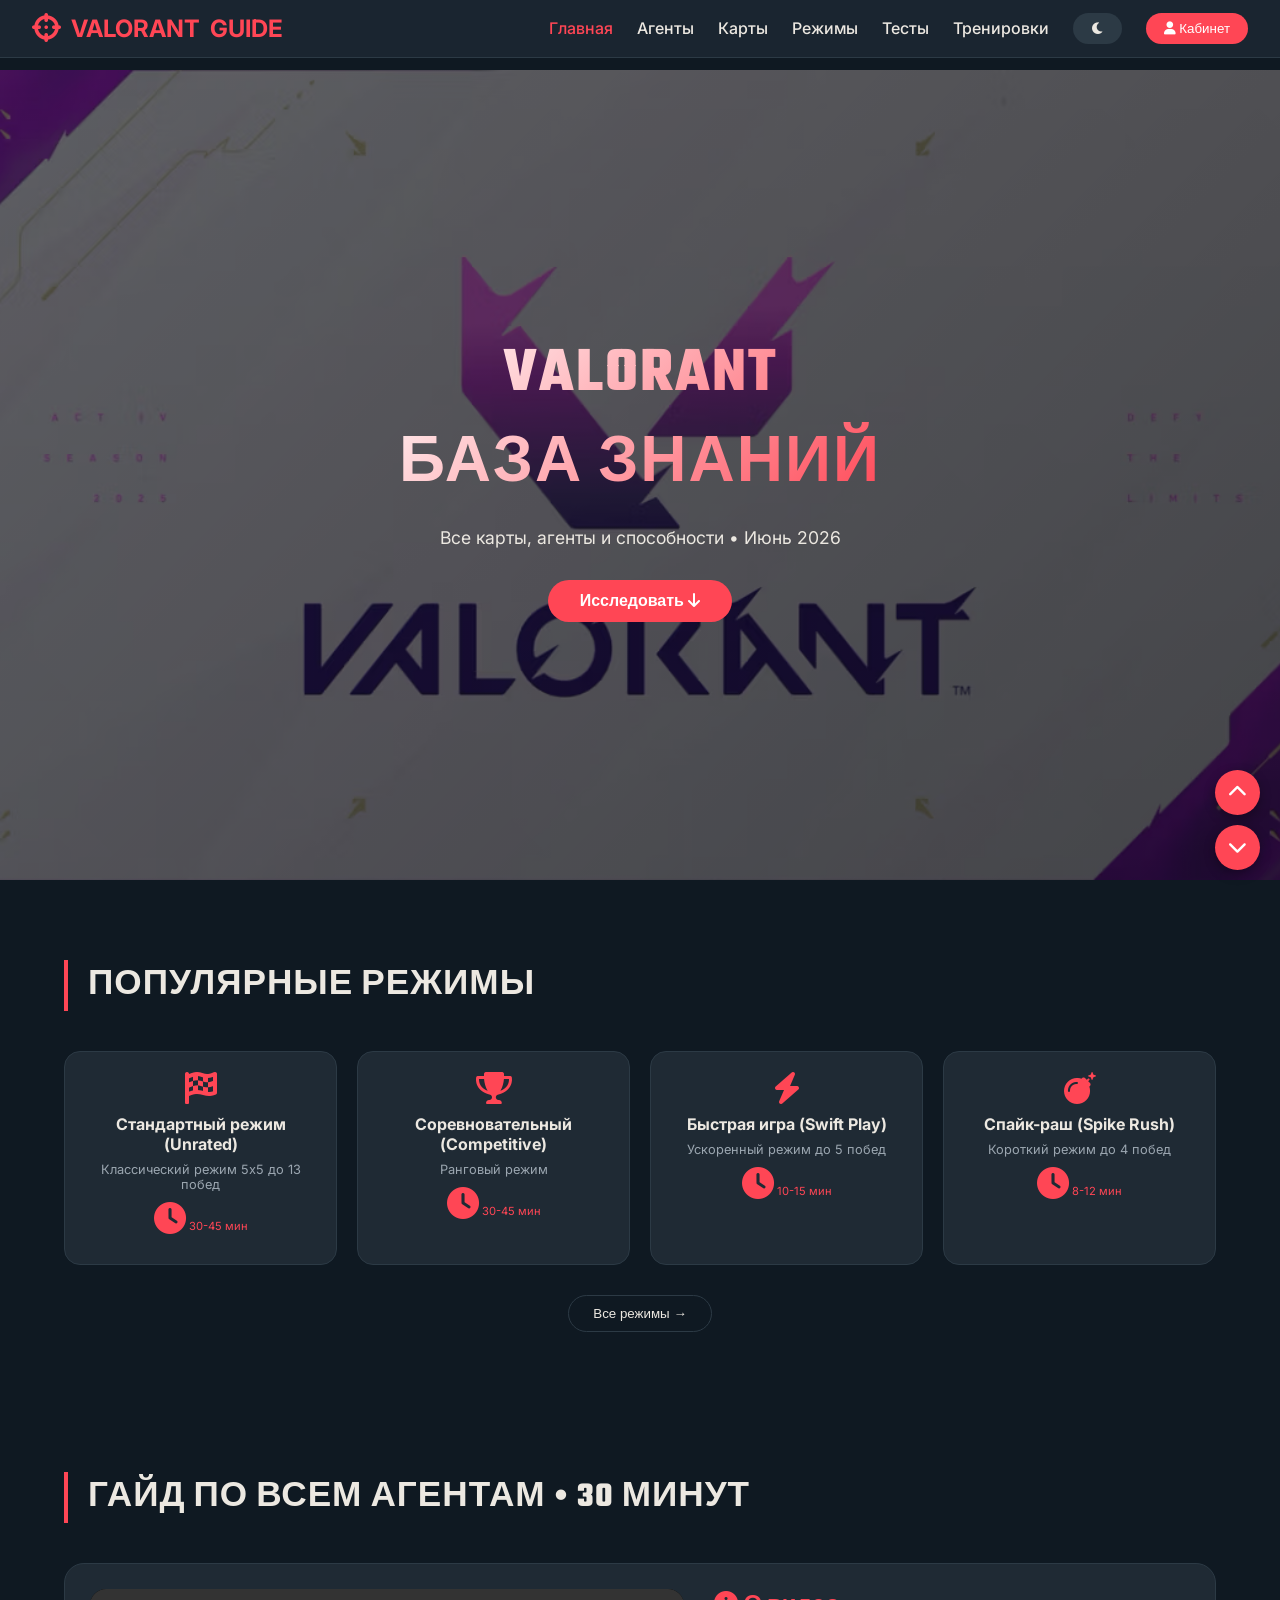
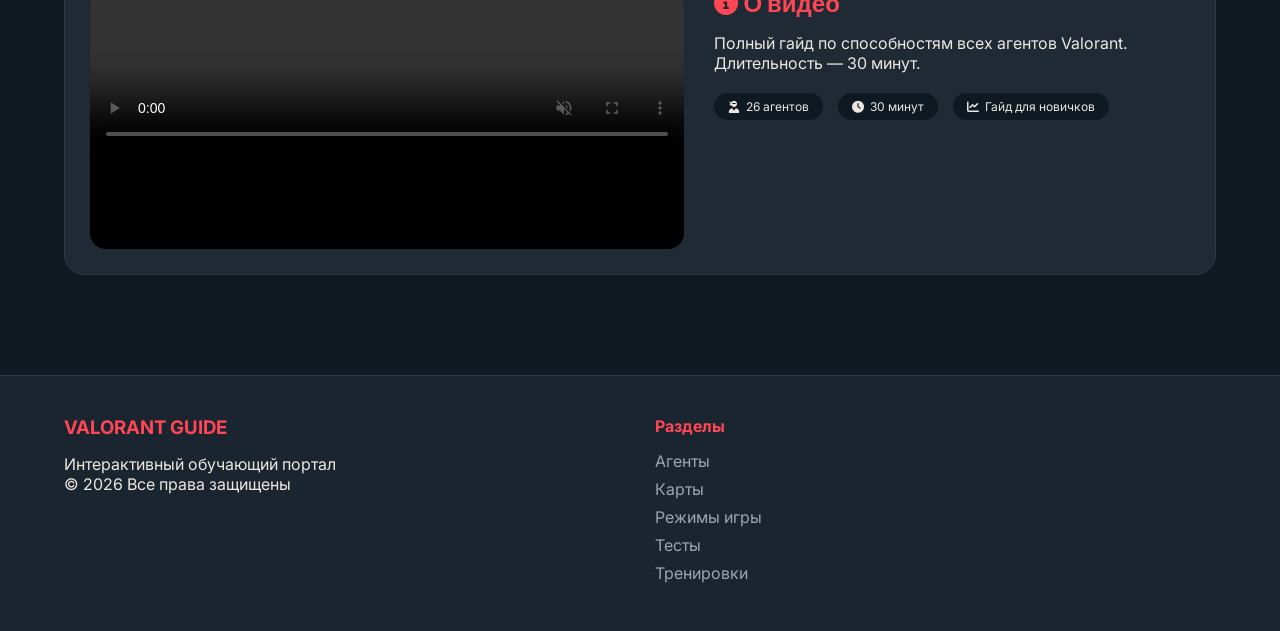
==== index.html @ fd9dd31f "Add files via upload" ====
<!DOCTYPE html>
<html lang="ru">
<head>
    <meta charset="UTF-8">
    <meta name="viewport" content="width=device-width, initial-scale=1.0, user-scalable=yes">
    <title>VALORANT Database | Июнь 2026</title>
    <link href="https://fonts.googleapis.com/css2?family=Inter:opsz,wght@14..32,300;400;500;600;700;800&display=swap" rel="stylesheet">
    <link href="https://fonts.googleapis.com/css2?family=Teko:wght@400;500;600;700&display=swap" rel="stylesheet">
    <link rel="stylesheet" href="https://cdnjs.cloudflare.com/ajax/libs/font-awesome/6.0.0-beta3/css/all.min.css">
    <link rel="stylesheet" href="style.css">
</head>
<body>

<nav class="navbar">
    <div class="logo" id="logoHome">
        <i class="fas fa-crosshairs"></i>
        <span>VALORANT</span><span style="color:#ff4655">GUIDE</span>
    </div>
    <div class="nav-links">
        <a href="index.html" class="active">Главная</a>
        <a href="agents.html">Агенты</a>
        <a href="maps.html">Карты</a>
        <a href="modes.html">Режимы</a>
        <a href="tests.html">Тесты</a>
        <a href="training.html">Тренировки</a>
        <button class="theme-toggle" id="themeToggle"><i class="fas fa-moon"></i></button>
        <button class="auth-btn" id="cabinetBtn"><i class="fas fa-user"></i> Кабинет</button>
    </div>
</nav>

<section class="hero">
    <div class="hero-content">
        <h1>VALORANT<br>БАЗА ЗНАНИЙ</h1>
        <p>Все карты, агенты и способности • Июнь 2026</p>
        <button class="cta-btn" onclick="window.location.href='agents.html'">Исследовать <i class="fas fa-arrow-down"></i></button>
    </div>
</section>

<section class="section">
    <h2 class="section-title">ПОПУЛЯРНЫЕ РЕЖИМЫ</h2>
    <div class="modes-preview" id="modesPreview"></div>
    <div style="text-align: center; margin-top: 30px;">
        <button class="btn-outline" onclick="window.location.href='modes.html'">Все режимы →</button>
    </div>
</section>

<section class="section">
    <h2 class="section-title">ГАЙД ПО ВСЕМ АГЕНТАМ • 30 МИНУТ</h2>
    <div class="guide-container">
        <div class="video-wrapper">
            <video controls muted class="guide-video">
                <source src="videos/valorant-abilities-guide.mp4" type="video/mp4">
                Ваш браузер не поддерживает видео
            </video>
        </div>
        <div class="guide-info">
            <h3><i class="fas fa-info-circle"></i> О видео</h3>
            <p>Полный гайд по способностям всех агентов Valorant. Длительность — 30 минут.</p>
            <div class="guide-stats">
                <div class="stat"><i class="fas fa-user-ninja"></i> 26 агентов</div>
                <div class="stat"><i class="fas fa-clock"></i> 30 минут</div>
                <div class="stat"><i class="fas fa-chart-line"></i> Гайд для новичков</div>
            </div>
        </div>
    </div>
</section>

<div class="scroll-buttons">
    <button id="scrollUp" class="scroll-btn"><i class="fas fa-chevron-up"></i></button>
    <button id="scrollDown" class="scroll-btn"><i class="fas fa-chevron-down"></i></button>
</div>

<footer>
    <div class="footer-content">
        <div class="footer-col">
            <h3>VALORANT GUIDE</h3>
            <p>Интерактивный обучающий портал</p>
            <p>© 2026 Все права защищены</p>
        </div>
        <div class="footer-col">
            <h4>Разделы</h4>
            <a href="agents.html">Агенты</a>
            <a href="maps.html">Карты</a>
            <a href="modes.html">Режимы игры</a>
            <a href="tests.html">Тесты</a>
            <a href="training.html">Тренировки</a>
        </div>
    </div>
</footer>

<script src="script.js"></script>
</body>
</html>
---- style.css ----
:root {
    --bg-primary: #0f1922;
    --bg-secondary: #1a2530;
    --text-primary: #ece8e1;
    --text-secondary: #9ba6b0;
    --accent: #ff4655;
    --card-bg: #1f2a34;
    --border: #2c3a45;
    --role-duelist: #e74c3c;
    --role-controller: #3498db;
    --role-initiator: #2ecc71;
    --role-sentinel: #f1c40f;
}

body.light {
    --bg-primary: #f0f2f5;
    --bg-secondary: #ffffff;
    --text-primary: #1f2a3e;
    --text-secondary: #4a5568;
    --card-bg: #ffffff;
    --border: #e2e8f0;
}

* {
    margin: 0;
    padding: 0;
    box-sizing: border-box;
    transition: background-color 0.25s ease, color 0.2s ease, border-color 0.2s ease;
}

body {
    font-family: 'Inter', sans-serif;
    background: var(--bg-primary);
    color: var(--text-primary);
    scroll-behavior: smooth;
}

.navbar {
    position: fixed;
    top: 0;
    width: 100%;
    background: var(--bg-secondary);
    backdrop-filter: blur(12px);
    border-bottom: 1px solid var(--border);
    z-index: 1000;
    padding: 0.8rem 2rem;
    display: flex;
    justify-content: space-between;
    align-items: center;
    flex-wrap: wrap;
}

.logo {
    display: flex;
    align-items: center;
    gap: 10px;
    font-size: 1.5rem;
    font-weight: 700;
    cursor: pointer;
    color: var(--accent);
}

.logo i {
    font-size: 1.8rem;
}

.nav-links {
    display: flex;
    gap: 1.5rem;
    align-items: center;
    flex-wrap: wrap;
}

.nav-links a {
    color: var(--text-primary);
    text-decoration: none;
    font-weight: 500;
    transition: 0.2s;
    cursor: pointer;
}

.nav-links a:hover,
.nav-links a.active {
    color: var(--accent);
}

.theme-toggle,
.auth-btn {
    background: var(--border);
    border: none;
    padding: 8px 18px;
    border-radius: 30px;
    cursor: pointer;
    font-weight: 500;
    color: var(--text-primary);
    transition: all 0.2s;
}

.theme-toggle:hover,
.auth-btn:hover {
    background: var(--accent);
    color: white;
    transform: translateY(-2px);
}

.auth-btn {
    background: var(--accent);
    color: white;
}

.hero {
    height: 90vh;
    background: linear-gradient(135deg, rgba(0, 0, 0, 0.6), rgba(0, 0, 0, 0.7)), url('images/hero-bg.jpg');
    background-size: cover;
    background-position: center;
    background-repeat: no-repeat;
    display: flex;
    align-items: center;
    justify-content: center;
    text-align: center;
    margin-top: 70px;
    position: relative;
}

.hero-content h1 {
    font-family: 'Teko', sans-serif;
    font-size: 4rem;
    letter-spacing: 2px;
    background: linear-gradient(135deg, #fff, var(--accent));
    -webkit-background-clip: text;
    background-clip: text;
    color: transparent;
    margin-bottom: 1rem;
}

.hero-content p {
    font-size: 1.1rem;
    margin-bottom: 2rem;
    color: var(--text-primary);
}

.cta-btn {
    background: var(--accent);
    border: none;
    padding: 12px 32px;
    font-size: 1rem;
    font-weight: 600;
    border-radius: 40px;
    cursor: pointer;
    color: white;
    transition: all 0.2s;
}

.cta-btn:hover {
    transform: scale(1.05);
    box-shadow: 0 5px 20px rgba(255, 70, 85, 0.3);
}

.section {
    padding: 80px 5% 60px;
}

.section-title {
    font-family: 'Teko', sans-serif;
    font-size: 2.2rem;
    letter-spacing: 1px;
    margin-bottom: 40px;
    border-left: 4px solid var(--accent);
    padding-left: 20px;
}

.agents-grid,
.maps-grid {
    display: grid;
    grid-template-columns: repeat(auto-fill, minmax(280px, 1fr));
    gap: 25px;
}

.agent-card,
.map-card {
    background: var(--card-bg);
    border-radius: 16px;
    overflow: hidden;
    border: 1px solid var(--border);
    cursor: pointer;
    transition: all 0.3s ease;
}

.agent-card:hover,
.map-card:hover {
    transform: translateY(-5px);
    border-color: var(--accent);
    box-shadow: 0 10px 25px rgba(0, 0, 0, 0.2);
}

.agent-info,
.map-info {
    padding: 20px;
}

.agent-name {
    font-family: 'Teko', sans-serif;
    font-size: 1.5rem;
    font-weight: 600;
}

.role-badge {
    display: inline-block;
    padding: 4px 12px;
    border-radius: 30px;
    font-size: 0.7rem;
    font-weight: 600;
    margin-top: 8px;
}

.role-duelist {
    background: var(--role-duelist);
    color: white;
}

.role-controller {
    background: var(--role-controller);
    color: white;
}

.role-initiator {
    background: var(--role-initiator);
    color: white;
}

.role-sentinel {
    background: var(--role-sentinel);
    color: black;
}

.filters {
    display: flex;
    justify-content: center;
    gap: 15px;
    flex-wrap: wrap;
    margin: 20px 0;
}

.filter {
    background: var(--border);
    border: none;
    padding: 8px 20px;
    border-radius: 30px;
    color: var(--text-primary);
    cursor: pointer;
    transition: all 0.2s;
}

.filter.active,
.filter:hover {
    background: var(--accent);
    color: white;
}

.page-header {
    text-align: center;
    padding: 120px 20px 60px;
    background: linear-gradient(135deg, var(--bg-secondary), var(--bg-primary));
}

.page-header h1 {
    font-family: 'Teko', sans-serif;
    font-size: 3rem;
    color: var(--accent);
    margin-bottom: 10px;
}

.page-header p {
    color: var(--text-secondary);
    font-size: 1.1rem;
}

.abilities-container {
    background: var(--card-bg);
    border-radius: 20px;
    padding: 30px;
    margin-top: 20px;
    border: 1px solid var(--border);
}

.abilities-placeholder {
    text-align: center;
    padding: 50px 20px;
    color: var(--text-secondary);
}

.abilities-placeholder i {
    font-size: 3rem;
    color: var(--accent);
    margin-bottom: 15px;
}

.abilities-header {
    display: flex;
    align-items: center;
    gap: 20px;
    margin-bottom: 25px;
    flex-wrap: wrap;
    border-bottom: 2px solid var(--accent);
    padding-bottom: 20px;
}

.abilities-agent-icon {
    width: 60px;
    height: 60px;
    background: linear-gradient(135deg, var(--accent), #ff6b7a);
    border-radius: 50%;
    display: flex;
    align-items: center;
    justify-content: center;
    font-size: 1.8rem;
}

.abilities-agent-title h2 {
    font-family: 'Teko', sans-serif;
    font-size: 1.8rem;
}

.abilities-grid {
    display: grid;
    grid-template-columns: repeat(auto-fit, minmax(220px, 1fr));
    gap: 15px;
    margin: 25px 0;
}

.ability-card {
    background: var(--bg-primary);
    border-radius: 14px;
    padding: 15px;
    text-align: center;
    border: 1px solid var(--border);
    transition: all 0.2s;
}

.ability-card:hover {
    transform: translateY(-3px);
    border-color: var(--accent);
}

.ability-icon {
    font-size: 1.8rem;
    color: var(--accent);
    margin-bottom: 10px;
}

.ability-name {
    font-weight: 700;
    font-size: 1rem;
    margin-bottom: 5px;
}

.ability-desc {
    font-size: 0.75rem;
    color: var(--text-secondary);
}

.ability-stats {
    font-size: 0.7rem;
    margin-top: 8px;
    color: var(--accent);
}

.lore-expanded {
    background: var(--bg-primary);
    border-radius: 14px;
    padding: 20px;
    margin-top: 20px;
    border-left: 3px solid var(--accent);
}

.lore-details {
    display: flex;
    gap: 15px;
    flex-wrap: wrap;
    margin: 15px 0;
}

.lore-detail-item {
    display: flex;
    align-items: center;
    gap: 8px;
    font-size: 0.8rem;
}

.lore-detail-item i {
    color: var(--accent);
}

.btn-lore {
    background: var(--accent);
    border: none;
    padding: 10px 20px;
    border-radius: 30px;
    color: white;
    font-weight: 600;
    cursor: pointer;
    margin-top: 15px;
}

.map-detail-container {
    background: var(--card-bg);
    border-radius: 20px;
    padding: 30px;
    border: 1px solid var(--border);
}

.map-detail-placeholder {
    text-align: center;
    padding: 50px 20px;
    color: var(--text-secondary);
}

.map-detail-placeholder i {
    font-size: 3rem;
    color: var(--accent);
    margin-bottom: 15px;
}

.map-detail-content {
    display: grid;
    grid-template-columns: 1fr 1fr;
    gap: 30px;
}

.map-screenshot {
    background: var(--bg-primary);
    border-radius: 16px;
    min-height: 200px;
    display: flex;
    align-items: center;
    justify-content: center;
    border: 1px solid var(--border);
}

.map-detail-text h3 {
    font-family: 'Teko', sans-serif;
    font-size: 1.8rem;
    margin-bottom: 10px;
    color: var(--accent);
}

.map-mode {
    display: inline-block;
    padding: 4px 12px;
    background: var(--accent);
    border-radius: 20px;
    font-size: 0.75rem;
    margin-bottom: 15px;
}

.map-positions {
    background: var(--bg-primary);
    padding: 15px;
    border-radius: 12px;
    margin: 15px 0;
}

.map-positions ul {
    list-style: none;
    display: flex;
    flex-wrap: wrap;
    gap: 8px;
    margin-top: 10px;
}

.map-positions li {
    background: var(--border);
    padding: 5px 12px;
    border-radius: 20px;
    font-size: 0.75rem;
}

.btn-to-maps {
    background: var(--accent);
    border: none;
    padding: 10px 24px;
    border-radius: 30px;
    color: white;
    font-weight: 600;
    cursor: pointer;
    margin-top: 20px;
    transition: all 0.2s;
}

.btn-to-maps:hover {
    transform: scale(1.02);
}

.guide-container {
    display: grid;
    grid-template-columns: 1fr 0.8fr;
    gap: 30px;
    background: var(--card-bg);
    border-radius: 20px;
    padding: 25px;
    border: 1px solid var(--border);
}

.video-wrapper {
    position: relative;
    overflow: hidden;
    border-radius: 16px;
    background: #000;
    height: 260px;
}

.guide-video {
    width: 100%;
    display: block;
    position: relative;
    top: -130px;
    object-fit: cover;
    pointer-events: auto;
}

.guide-info h3 {
    font-family: 'Teko', sans-serif;
    font-size: 1.5rem;
    margin-bottom: 10px;
    color: var(--accent);
}

.guide-stats {
    display: flex;
    gap: 15px;
    flex-wrap: wrap;
    margin-top: 20px;
}

.stat {
    background: var(--bg-primary);
    padding: 6px 14px;
    border-radius: 30px;
    font-size: 0.75rem;
    display: flex;
    align-items: center;
    gap: 6px;
}

.scroll-buttons {
    position: fixed;
    bottom: 30px;
    right: 20px;
    display: flex;
    flex-direction: column;
    gap: 10px;
    z-index: 99;
}

.scroll-btn {
    background: var(--accent);
    border: none;
    width: 45px;
    height: 45px;
    border-radius: 50%;
    cursor: pointer;
    font-size: 1.2rem;
    box-shadow: 0 4px 12px rgba(0, 0, 0, 0.3);
    color: white;
    transition: all 0.2s;
}

.scroll-btn:hover {
    transform: scale(1.1);
}

.modal {
    display: none;
    position: fixed;
    top: 0;
    left: 0;
    width: 100%;
    height: 100%;
    background: rgba(0, 0, 0, 0.8);
    z-index: 2000;
    justify-content: center;
    align-items: center;
}

.modal-content {
    background: var(--card-bg);
    padding: 25px;
    border-radius: 20px;
    max-width: 500px;
    width: 90%;
    border: 1px solid var(--border);
}

.modal-large {
    max-width: 900px;
    width: 90%;
}

.close-modal {
    float: right;
    font-size: 24px;
    cursor: pointer;
    color: var(--text-secondary);
}

.close-modal:hover {
    color: var(--accent);
}

.lore-full {
    line-height: 1.6;
}

.lore-full h2 {
    color: var(--accent);
    margin-bottom: 15px;
}

.lore-full h3 {
    color: var(--accent);
    margin: 15px 0 10px;
}

.lore-full ul {
    margin-left: 20px;
    margin-bottom: 15px;
}

.modes-container {
    display: grid;
    grid-template-columns: repeat(auto-fill, minmax(320px, 1fr));
    gap: 20px;
    padding: 0 5% 60px;
}

.mode-card {
    background: var(--card-bg);
    border-radius: 16px;
    border: 1px solid var(--border);
    overflow: hidden;
}

.mode-icon {
    background: linear-gradient(135deg, var(--accent), #ff6b7a);
    padding: 20px;
    text-align: center;
    font-size: 2rem;
}

.mode-info {
    padding: 20px;
}

.mode-info h3 {
    margin-bottom: 10px;
}

.mode-desc {
    color: var(--text-secondary);
    font-size: 0.85rem;
    margin: 10px 0;
}

.mode-stats {
    display: flex;
    gap: 15px;
    margin: 10px 0;
    font-size: 0.75rem;
    color: var(--accent);
}

.mode-details {
    margin-top: 12px;
    padding-top: 12px;
    border-top: 1px solid var(--border);
    font-size: 0.8rem;
}

.mode-preview-card {
    background: var(--card-bg);
    border-radius: 16px;
    padding: 20px;
    text-align: center;
    border: 1px solid var(--border);
    cursor: pointer;
    transition: all 0.3s;
}

.mode-preview-card:hover {
    transform: translateY(-3px);
    border-color: var(--accent);
}

.mode-preview-card i {
    font-size: 2rem;
    color: var(--accent);
    margin-bottom: 10px;
}

.mode-preview-card h4 {
    margin-bottom: 8px;
}

.mode-preview-card p {
    font-size: 0.8rem;
    color: var(--text-secondary);
}

.mode-time {
    font-size: 0.7rem;
    color: var(--accent);
    margin-top: 10px;
    display: inline-block;
}

.modes-preview {
    display: grid;
    grid-template-columns: repeat(auto-fill, minmax(260px, 1fr));
    gap: 20px;
}

.tests-container {
    display: grid;
    grid-template-columns: repeat(auto-fill, minmax(280px, 1fr));
    gap: 20px;
    padding: 0 5% 60px;
}

.test-card {
    background: var(--card-bg);
    border-radius: 16px;
    padding: 25px;
    text-align: center;
    border: 1px solid var(--border);
    cursor: pointer;
}

.test-card:hover {
    transform: translateY(-3px);
    border-color: var(--accent);
}

.test-icon {
    font-size: 2.5rem;
    color: var(--accent);
    margin-bottom: 15px;
}

.test-stats {
    font-size: 0.75rem;
    color: var(--text-secondary);
    margin: 10px 0;
}

.btn-primary {
    background: var(--accent);
    border: none;
    padding: 12px 24px;
    border-radius: 40px;
    color: white;
    font-weight: 600;
    cursor: pointer;
    transition: all 0.2s;
}

.btn-primary:hover {
    transform: scale(1.02);
}

.btn-outline {
    background: transparent;
    border: 1px solid var(--border);
    padding: 10px 24px;
    border-radius: 40px;
    cursor: pointer;
    color: var(--text-primary);
    transition: all 0.2s;
}

.btn-outline:hover {
    border-color: var(--accent);
    color: var(--accent);
}

.abilities-section {
    padding: 0 5% 60px;
}

.btn-map-detail,
.btn-map-overview {
    background: var(--accent);
    border: none;
    padding: 6px 12px;
    border-radius: 20px;
    color: white;
    font-weight: 500;
    cursor: pointer;
    font-size: 0.7rem;
    transition: all 0.2s;
}

.btn-map-overview {
    background: var(--border);
    color: var(--text-primary);
}

.btn-map-detail:hover,
.btn-map-overview:hover {
    transform: scale(1.02);
    filter: brightness(1.1);
}

footer {
    background: var(--bg-secondary);
    border-top: 1px solid var(--border);
    margin-top: 40px;
}

.footer-content {
    display: grid;
    grid-template-columns: repeat(auto-fit, minmax(200px, 1fr));
    gap: 30px;
    padding: 40px 5%;
}

.footer-col h3,
.footer-col h4 {
    margin-bottom: 15px;
    color: var(--accent);
}

.footer-col a {
    display: block;
    color: var(--text-secondary);
    text-decoration: none;
    margin-bottom: 8px;
}

.footer-col a:hover {
    color: var(--accent);
}

@media (max-width: 768px) {
    .navbar {
        flex-direction: column;
        gap: 10px;
    }

    .hero-content h1 {
        font-size: 2rem;
    }

    .section-title {
        font-size: 1.6rem;
    }

    .agents-grid,
    .maps-grid {
        grid-template-columns: 1fr;
    }

    .abilities-header {
        flex-direction: column;
        text-align: center;
    }

    .map-detail-content {
        grid-template-columns: 1fr;
    }

    .guide-container {
        grid-template-columns: 1fr;
    }

    .video-wrapper {
        height: 180px;
    }

    .guide-video {
        top: -90px;
    }
}
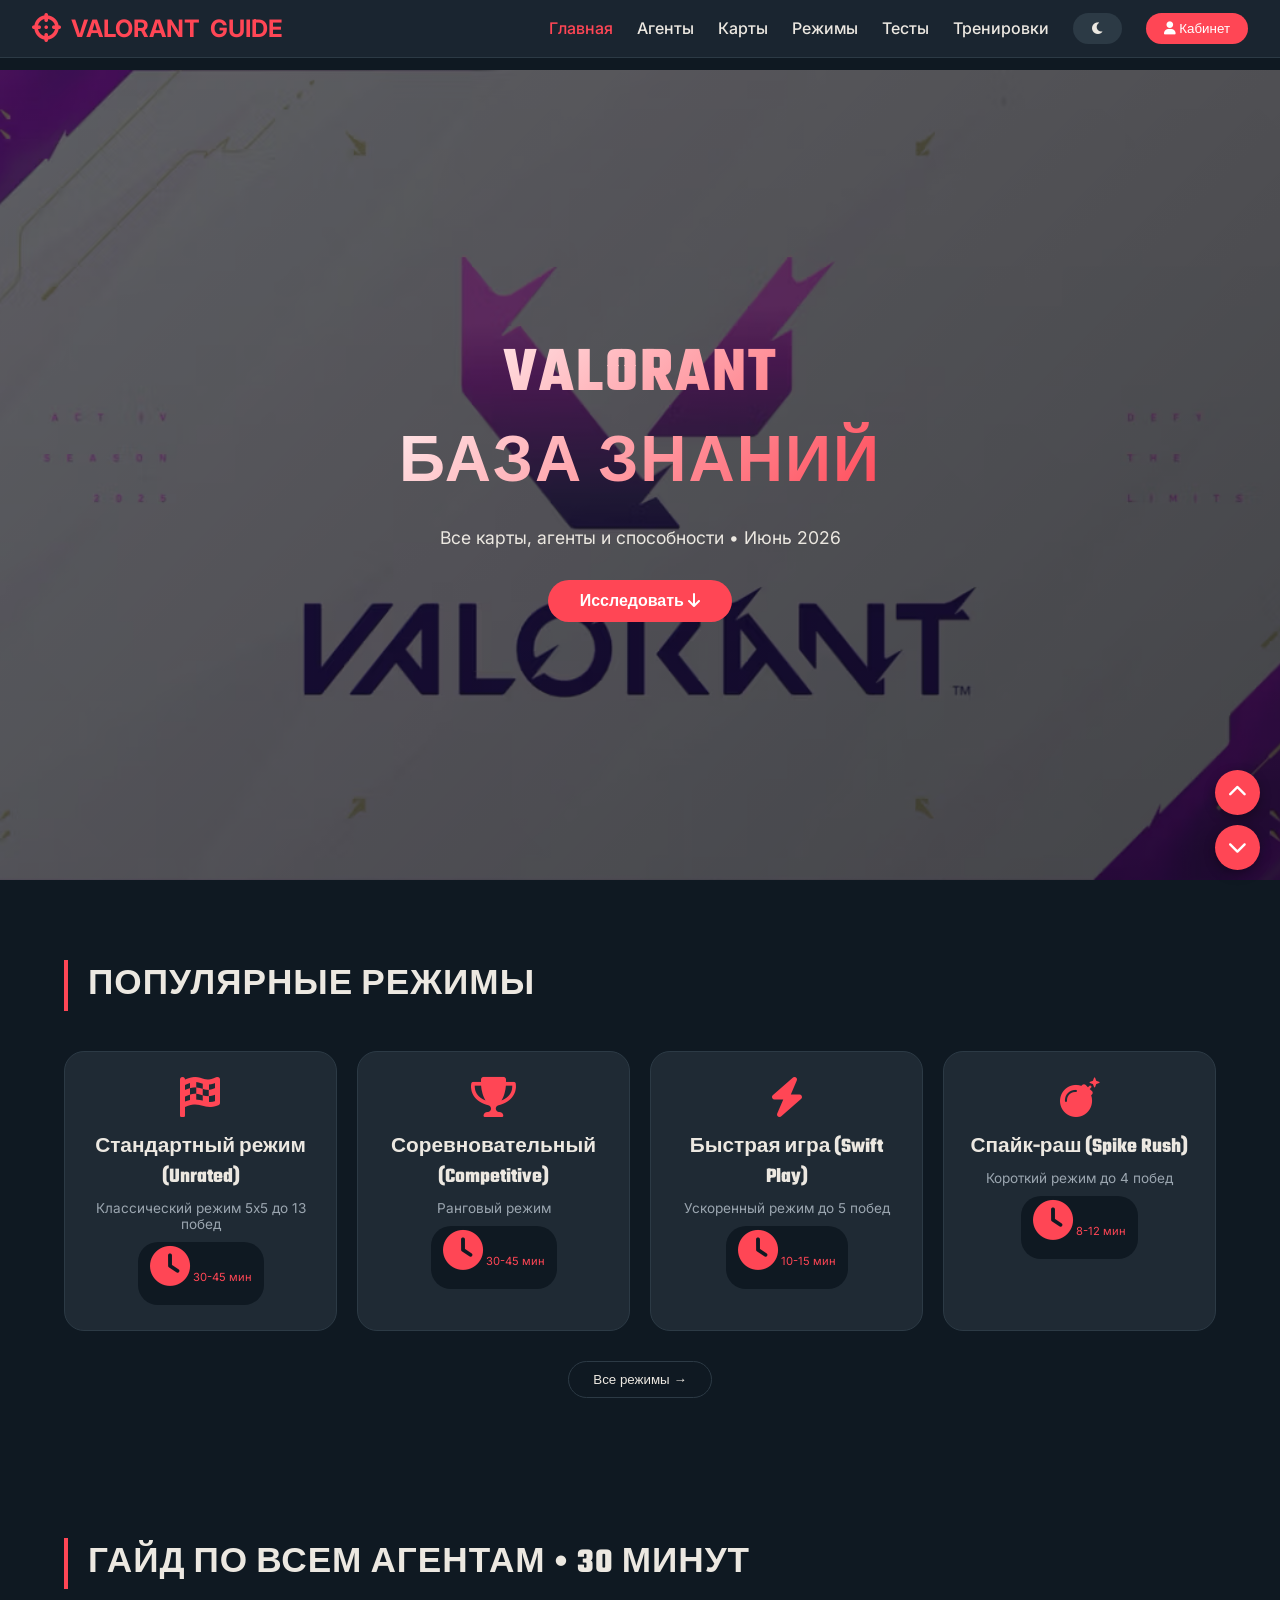
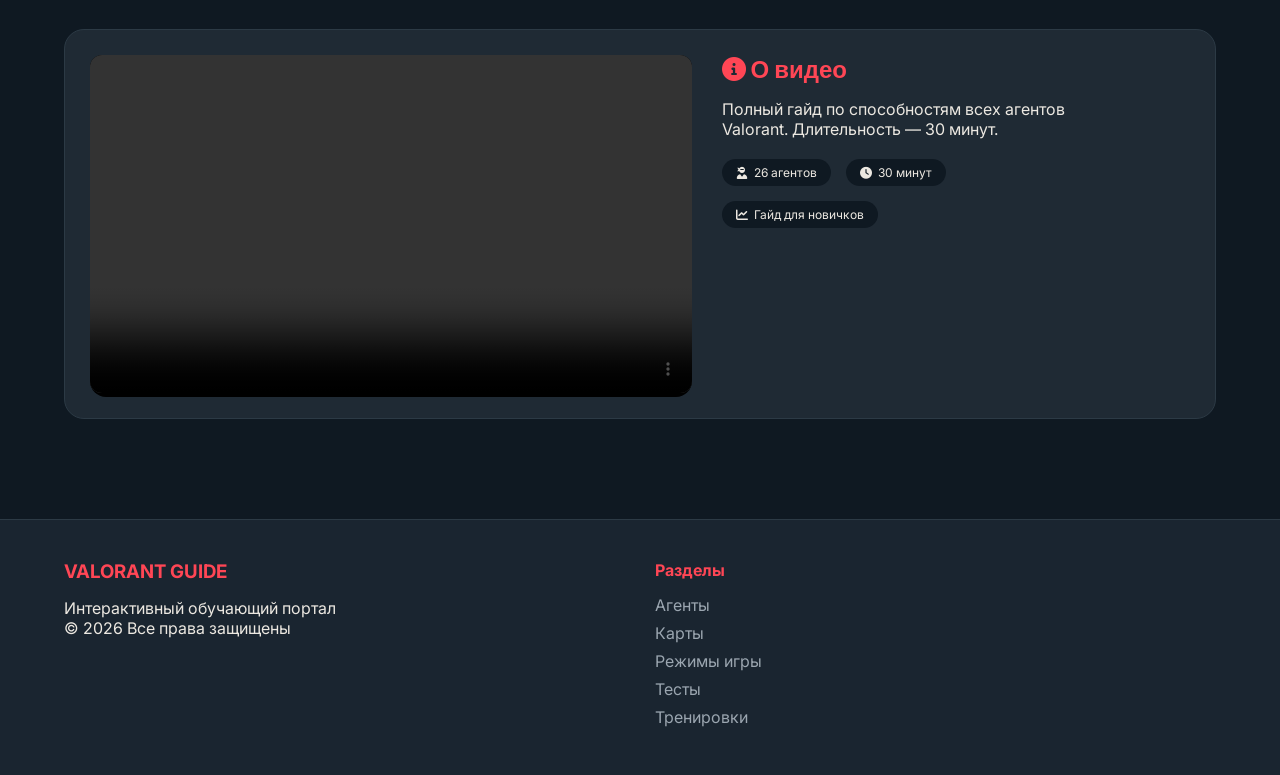
==== commit 1ccaf8d2: "Add files via upload" ====
--- a/index.html
+++ b/index.html
@@ -38,7 +38,7 @@
 
 <section class="section">
     <h2 class="section-title">ПОПУЛЯРНЫЕ РЕЖИМЫ</h2>
-    <div class="modes-preview" id="modesPreview"></div>
+    <div id="modesPreview" class="modes-preview"></div>
     <div style="text-align: center; margin-top: 30px;">
         <button class="btn-outline" onclick="window.location.href='modes.html'">Все режимы →</button>
     </div>
@@ -48,7 +48,7 @@
     <h2 class="section-title">ГАЙД ПО ВСЕМ АГЕНТАМ • 30 МИНУТ</h2>
     <div class="guide-container">
         <div class="video-wrapper">
-            <video controls muted class="guide-video">
+            <video controls preload="metadata" class="guide-video">
                 <source src="videos/valorant-abilities-guide.mp4" type="video/mp4">
                 Ваш браузер не поддерживает видео
             </video>
--- a/style.css
+++ b/style.css
@@ -25,7 +25,6 @@
     margin: 0;
     padding: 0;
     box-sizing: border-box;
-    transition: background-color 0.25s ease, color 0.2s ease, border-color 0.2s ease;
 }
 
 body {
@@ -35,6 +34,7 @@
     scroll-behavior: smooth;
 }
 
+/* ========== НАВИГАЦИЯ ========== */
 .navbar {
     position: fixed;
     top: 0;
@@ -76,7 +76,6 @@
     text-decoration: none;
     font-weight: 500;
     transition: 0.2s;
-    cursor: pointer;
 }
 
 .nav-links a:hover,
@@ -108,18 +107,17 @@
     color: white;
 }
 
+/* ========== ГЛАВНЫЙ ЭКРАН ========== */
 .hero {
     height: 90vh;
     background: linear-gradient(135deg, rgba(0, 0, 0, 0.6), rgba(0, 0, 0, 0.7)), url('images/hero-bg.jpg');
     background-size: cover;
     background-position: center;
-    background-repeat: no-repeat;
     display: flex;
     align-items: center;
     justify-content: center;
     text-align: center;
     margin-top: 70px;
-    position: relative;
 }
 
 .hero-content h1 {
@@ -136,7 +134,6 @@
 .hero-content p {
     font-size: 1.1rem;
     margin-bottom: 2rem;
-    color: var(--text-primary);
 }
 
 .cta-btn {
@@ -156,6 +153,7 @@
     box-shadow: 0 5px 20px rgba(255, 70, 85, 0.3);
 }
 
+/* ========== СЕКЦИИ ========== */
 .section {
     padding: 80px 5% 60px;
 }
@@ -169,6 +167,7 @@
     padding-left: 20px;
 }
 
+/* ========== СЕТКИ КАРТОЧЕК ========== */
 .agents-grid,
 .maps-grid {
     display: grid;
@@ -213,26 +212,12 @@
     margin-top: 8px;
 }
 
-.role-duelist {
-    background: var(--role-duelist);
-    color: white;
-}
-
-.role-controller {
-    background: var(--role-controller);
-    color: white;
-}
-
-.role-initiator {
-    background: var(--role-initiator);
-    color: white;
-}
-
-.role-sentinel {
-    background: var(--role-sentinel);
-    color: black;
-}
-
+.role-duelist { background: var(--role-duelist); color: white; }
+.role-controller { background: var(--role-controller); color: white; }
+.role-initiator { background: var(--role-initiator); color: white; }
+.role-sentinel { background: var(--role-sentinel); color: black; }
+
+/* ========== ФИЛЬТРЫ ========== */
 .filters {
     display: flex;
     justify-content: center;
@@ -257,6 +242,7 @@
     color: white;
 }
 
+/* ========== ШАПКА СТРАНИЦ ========== */
 .page-header {
     text-align: center;
     padding: 120px 20px 60px;
@@ -275,12 +261,14 @@
     font-size: 1.1rem;
 }
 
+/* ========== СПОСОБНОСТИ ========== */
 .abilities-container {
     background: var(--card-bg);
     border-radius: 20px;
     padding: 30px;
-    margin-top: 20px;
-    border: 1px solid var(--border);
+    margin: 20px auto;
+    border: 1px solid var(--border);
+    max-width: 1200px;
 }
 
 .abilities-placeholder {
@@ -402,11 +390,14 @@
     margin-top: 15px;
 }
 
+/* ========== ДЕТАЛИ КАРТЫ ========== */
 .map-detail-container {
     background: var(--card-bg);
     border-radius: 20px;
     padding: 30px;
     border: 1px solid var(--border);
+    max-width: 1200px;
+    margin: 0 auto;
 }
 
 .map-detail-placeholder {
@@ -430,11 +421,14 @@
 .map-screenshot {
     background: var(--bg-primary);
     border-radius: 16px;
-    min-height: 200px;
-    display: flex;
-    align-items: center;
-    justify-content: center;
-    border: 1px solid var(--border);
+    border: 1px solid var(--border);
+    overflow: hidden;
+}
+
+.map-screenshot img {
+    width: 100%;
+    height: auto;
+    display: block;
 }
 
 .map-detail-text h3 {
@@ -451,6 +445,7 @@
     border-radius: 20px;
     font-size: 0.75rem;
     margin-bottom: 15px;
+    color: white;
 }
 
 .map-positions {
@@ -484,13 +479,34 @@
     font-weight: 600;
     cursor: pointer;
     margin-top: 20px;
+}
+
+/* ========== КНОПКИ НА КАРТАХ ========== */
+.btn-map-detail,
+.btn-map-overview {
+    background: var(--accent);
+    border: none;
+    padding: 8px 16px;
+    border-radius: 20px;
+    color: white;
+    font-weight: 500;
+    cursor: pointer;
+    font-size: 0.75rem;
     transition: all 0.2s;
 }
 
-.btn-to-maps:hover {
+.btn-map-overview {
+    background: var(--border);
+    color: var(--text-primary);
+}
+
+.btn-map-detail:hover,
+.btn-map-overview:hover {
     transform: scale(1.02);
-}
-
+    filter: brightness(1.1);
+}
+
+/* ========== ВИДЕО (БЕЗ ОБРЕЗКИ, КНОПКИ РАБОТАЮТ) ========== */
 .guide-container {
     display: grid;
     grid-template-columns: 1fr 0.8fr;
@@ -499,23 +515,22 @@
     border-radius: 20px;
     padding: 25px;
     border: 1px solid var(--border);
+    max-width: 1200px;
+    margin: 0 auto;
 }
 
 .video-wrapper {
     position: relative;
-    overflow: hidden;
     border-radius: 16px;
     background: #000;
-    height: 260px;
+    aspect-ratio: 16 / 9;
 }
 
 .guide-video {
     width: 100%;
-    display: block;
-    position: relative;
-    top: -130px;
-    object-fit: cover;
-    pointer-events: auto;
+    height: 100%;
+    border-radius: 12px;
+    background: #000;
 }
 
 .guide-info h3 {
@@ -542,33 +557,177 @@
     gap: 6px;
 }
 
-.scroll-buttons {
-    position: fixed;
-    bottom: 30px;
-    right: 20px;
-    display: flex;
-    flex-direction: column;
-    gap: 10px;
-    z-index: 99;
-}
-
-.scroll-btn {
-    background: var(--accent);
-    border: none;
-    width: 45px;
-    height: 45px;
-    border-radius: 50%;
-    cursor: pointer;
-    font-size: 1.2rem;
-    box-shadow: 0 4px 12px rgba(0, 0, 0, 0.3);
-    color: white;
-    transition: all 0.2s;
-}
-
-.scroll-btn:hover {
-    transform: scale(1.1);
-}
-
+/* ========== ПОПУЛЯРНЫЕ РЕЖИМЫ ========== */
+.modes-preview {
+    display: grid;
+    grid-template-columns: repeat(auto-fit, minmax(260px, 1fr));
+    gap: 20px;
+}
+
+.mode-preview-card {
+    background: var(--card-bg);
+    border-radius: 20px;
+    padding: 25px 20px;
+    text-align: center;
+    border: 1px solid var(--border);
+    cursor: pointer;
+    transition: all 0.3s;
+}
+
+.mode-preview-card:hover {
+    transform: translateY(-5px);
+    border-color: var(--accent);
+    box-shadow: 0 10px 25px rgba(0, 0, 0, 0.2);
+}
+
+.mode-preview-card i {
+    font-size: 2.5rem;
+    color: var(--accent);
+    margin-bottom: 15px;
+}
+
+.mode-preview-card h4 {
+    font-family: 'Teko', sans-serif;
+    font-size: 1.3rem;
+    margin-bottom: 8px;
+    color: var(--text-primary);
+}
+
+.mode-preview-card p {
+    font-size: 0.85rem;
+    color: var(--text-secondary);
+    margin-bottom: 10px;
+}
+
+.mode-time {
+    font-size: 0.7rem;
+    color: var(--accent);
+    display: inline-block;
+    background: var(--bg-primary);
+    padding: 4px 12px;
+    border-radius: 20px;
+}
+
+/* ========== ВСЕ РЕЖИМЫ ========== */
+.modes-container {
+    display: grid;
+    grid-template-columns: repeat(auto-fill, minmax(340px, 1fr));
+    gap: 25px;
+    max-width: 1200px;
+    margin: 40px auto;
+    padding: 0 20px;
+}
+
+.mode-card {
+    background: var(--card-bg);
+    border-radius: 20px;
+    border: 1px solid var(--border);
+    overflow: hidden;
+    transition: all 0.3s;
+}
+
+.mode-card:hover {
+    transform: translateY(-3px);
+    border-color: var(--accent);
+}
+
+.mode-icon {
+    background: linear-gradient(135deg, var(--accent), #ff6b7a);
+    padding: 25px;
+    text-align: center;
+    font-size: 2.5rem;
+}
+
+.mode-info {
+    padding: 20px;
+}
+
+.mode-info h3 {
+    font-family: 'Teko', sans-serif;
+    font-size: 1.5rem;
+    margin-bottom: 10px;
+    color: var(--text-primary);
+}
+
+.mode-desc {
+    color: var(--text-secondary);
+    font-size: 0.9rem;
+    margin: 10px 0;
+}
+
+.mode-stats {
+    display: flex;
+    gap: 15px;
+    margin: 10px 0;
+    font-size: 0.75rem;
+    color: var(--accent);
+}
+
+.mode-details {
+    margin-top: 12px;
+    padding-top: 12px;
+    border-top: 1px solid var(--border);
+    font-size: 0.85rem;
+    color: var(--text-secondary);
+}
+
+/* ========== ТЕСТЫ ========== */
+.tests-container {
+    display: grid;
+    grid-template-columns: repeat(auto-fit, minmax(320px, 1fr));
+    gap: 30px;
+    max-width: 1200px;
+    margin: 40px auto;
+    padding: 0 20px;
+}
+
+.test-card {
+    background: var(--card-bg);
+    border-radius: 24px;
+    padding: 35px 25px;
+    text-align: center;
+    border: 1px solid var(--border);
+    cursor: pointer;
+    transition: all 0.3s ease;
+}
+
+.test-card:hover {
+    transform: translateY(-5px);
+    border-color: var(--accent);
+    box-shadow: 0 15px 35px rgba(0, 0, 0, 0.2);
+}
+
+.test-icon {
+    font-size: 3.5rem;
+    color: var(--accent);
+    margin-bottom: 20px;
+}
+
+.test-card h3 {
+    font-family: 'Teko', sans-serif;
+    font-size: 2rem;
+    margin-bottom: 12px;
+    color: var(--text-primary);
+}
+
+.test-card p {
+    color: var(--text-secondary);
+    font-size: 0.9rem;
+    margin-bottom: 20px;
+    line-height: 1.4;
+}
+
+.test-stats {
+    display: inline-block;
+    background: var(--bg-primary);
+    padding: 5px 15px;
+    border-radius: 30px;
+    font-size: 0.8rem;
+    color: var(--accent);
+    margin-bottom: 25px;
+}
+
+/* ========== МОДАЛЬНЫЕ ОКНА ========== */
 .modal {
     display: none;
     position: fixed;
@@ -576,180 +735,284 @@
     left: 0;
     width: 100%;
     height: 100%;
-    background: rgba(0, 0, 0, 0.8);
-    z-index: 2000;
+    background: rgba(0, 0, 0, 0.95);
+    z-index: 10000;
     justify-content: center;
     align-items: center;
+    backdrop-filter: blur(5px);
 }
 
 .modal-content {
+    position: relative;
     background: var(--card-bg);
+    border-radius: 24px;
+    max-width: 95%;
+    width: 600px;
+    max-height: 90vh;
+    overflow-y: auto;
+    border: 1px solid var(--accent);
+    box-shadow: 0 20px 40px rgba(0, 0, 0, 0.5);
+    animation: modalFadeIn 0.3s ease;
+}
+
+@keyframes modalFadeIn {
+    from {
+        opacity: 0;
+        transform: scale(0.95);
+    }
+    to {
+        opacity: 1;
+        transform: scale(1);
+    }
+}
+
+.close-modal {
+    position: absolute;
+    top: 15px;
+    right: 20px;
+    font-size: 28px;
+    cursor: pointer;
+    color: var(--text-secondary);
+    z-index: 10;
+    background: rgba(0,0,0,0.5);
+    width: 40px;
+    height: 40px;
+    border-radius: 50%;
+    display: flex;
+    align-items: center;
+    justify-content: center;
+    transition: all 0.2s;
+}
+
+.close-modal:hover {
+    color: var(--accent);
+    background: rgba(255,70,85,0.2);
+    transform: rotate(90deg);
+}
+
+/* Вопросы теста */
+.test-question {
+    padding: 20px;
+}
+
+.test-progress {
+    margin-bottom: 25px;
+    font-size: 0.85rem;
+    color: var(--text-secondary);
+}
+
+.progress-bar {
+    height: 6px;
+    background: var(--border);
+    border-radius: 3px;
+    margin-top: 8px;
+    overflow: hidden;
+}
+
+.progress-fill {
+    height: 100%;
+    background: var(--accent);
+    border-radius: 3px;
+    transition: width 0.3s ease;
+}
+
+.test-question h3 {
+    font-size: 1.2rem;
+    margin-bottom: 25px;
+    color: var(--text-primary);
+    line-height: 1.4;
+}
+
+.test-options {
+    display: flex;
+    flex-direction: column;
+    gap: 12px;
+    margin-bottom: 30px;
+}
+
+.test-option {
+    display: flex;
+    align-items: center;
+    gap: 12px;
+    padding: 12px 16px;
+    background: var(--bg-primary);
+    border-radius: 12px;
+    cursor: pointer;
+    transition: all 0.2s;
+    border: 1px solid var(--border);
+}
+
+.test-option:hover {
+    border-color: var(--accent);
+    background: rgba(255,70,85,0.1);
+}
+
+.test-option.selected {
+    border-color: var(--accent);
+    background: rgba(255,70,85,0.15);
+}
+
+.test-option input {
+    width: 18px;
+    height: 18px;
+    cursor: pointer;
+    accent-color: var(--accent);
+}
+
+.test-option span {
+    flex: 1;
+    color: var(--text-primary);
+    font-size: 0.9rem;
+}
+
+.test-nav {
+    display: flex;
+    justify-content: space-between;
+    gap: 15px;
+    margin-top: 10px;
+}
+
+/* Результаты теста */
+.test-results {
+    text-align: center;
+    padding: 30px;
+}
+
+.score-circle {
+    width: 130px;
+    height: 130px;
+    border-radius: 50%;
+    border: 4px solid var(--accent);
+    display: flex;
+    align-items: center;
+    justify-content: center;
+    margin: 25px auto;
+}
+
+.score-number {
+    font-size: 2.5rem;
+    font-weight: 800;
+    color: var(--accent);
+}
+
+.grade {
+    font-size: 1.3rem;
+    margin-bottom: 15px;
+}
+
+/* ========== КАРТА СВЕРХУ ========== */
+.map-overview-modal {
+    text-align: center;
+}
+
+.map-schematic {
+    background: var(--bg-primary);
+    border-radius: 16px;
+    padding: 20px;
+    margin-top: 20px;
+}
+
+.schematic-title p {
+    color: var(--text-secondary);
+    margin-bottom: 15px;
+}
+
+.schematic-visual {
+    overflow-x: auto;
+    margin: 20px 0;
+    text-align: center;
+}
+
+.schematic-legend {
+    background: var(--card-bg);
+    border-radius: 12px;
+    padding: 15px;
+    margin-top: 20px;
+    text-align: left;
+}
+
+.schematic-legend h3 {
+    color: var(--accent);
+    margin-bottom: 10px;
+    font-size: 1.1rem;
+}
+
+.legend-list {
+    display: flex;
+    flex-wrap: wrap;
+    gap: 10px;
+}
+
+.legend-item {
+    display: flex;
+    align-items: center;
+    gap: 8px;
+    font-size: 0.8rem;
+    background: var(--bg-primary);
+    padding: 5px 12px;
+    border-radius: 20px;
+}
+
+.legend-dot {
+    width: 10px;
+    height: 10px;
+    border-radius: 50%;
+    display: inline-block;
+}
+
+/* ========== ТРЕНИРОВКИ ========== */
+.training-container {
+    display: grid;
+    grid-template-columns: 1fr 1fr;
+    gap: 30px;
+    max-width: 1200px;
+    margin: 0 auto;
+    padding: 20px;
+}
+
+.training-sessions, .training-form {
+    background: var(--card-bg);
+    border-radius: 20px;
     padding: 25px;
-    border-radius: 20px;
-    max-width: 500px;
-    width: 90%;
-    border: 1px solid var(--border);
-}
-
-.modal-large {
-    max-width: 900px;
-    width: 90%;
-}
-
-.close-modal {
-    float: right;
-    font-size: 24px;
-    cursor: pointer;
-    color: var(--text-secondary);
-}
-
-.close-modal:hover {
-    color: var(--accent);
-}
-
-.lore-full {
-    line-height: 1.6;
-}
-
-.lore-full h2 {
-    color: var(--accent);
+    border: 1px solid var(--border);
+}
+
+.session-card {
+    background: var(--bg-primary);
+    border-radius: 12px;
+    padding: 15px;
     margin-bottom: 15px;
-}
-
-.lore-full h3 {
-    color: var(--accent);
-    margin: 15px 0 10px;
-}
-
-.lore-full ul {
-    margin-left: 20px;
-    margin-bottom: 15px;
-}
-
-.modes-container {
-    display: grid;
-    grid-template-columns: repeat(auto-fill, minmax(320px, 1fr));
-    gap: 20px;
-    padding: 0 5% 60px;
-}
-
-.mode-card {
-    background: var(--card-bg);
-    border-radius: 16px;
-    border: 1px solid var(--border);
-    overflow: hidden;
-}
-
-.mode-icon {
-    background: linear-gradient(135deg, var(--accent), #ff6b7a);
-    padding: 20px;
-    text-align: center;
-    font-size: 2rem;
-}
-
-.mode-info {
-    padding: 20px;
-}
-
-.mode-info h3 {
-    margin-bottom: 10px;
-}
-
-.mode-desc {
+    border: 1px solid var(--border);
+}
+
+.form-group {
+    margin-bottom: 20px;
+}
+
+.form-group label {
+    display: block;
+    margin-bottom: 8px;
     color: var(--text-secondary);
     font-size: 0.85rem;
-    margin: 10px 0;
-}
-
-.mode-stats {
-    display: flex;
-    gap: 15px;
-    margin: 10px 0;
-    font-size: 0.75rem;
-    color: var(--accent);
-}
-
-.mode-details {
-    margin-top: 12px;
-    padding-top: 12px;
-    border-top: 1px solid var(--border);
-    font-size: 0.8rem;
-}
-
-.mode-preview-card {
-    background: var(--card-bg);
-    border-radius: 16px;
-    padding: 20px;
-    text-align: center;
-    border: 1px solid var(--border);
-    cursor: pointer;
-    transition: all 0.3s;
-}
-
-.mode-preview-card:hover {
-    transform: translateY(-3px);
+}
+
+.form-group input,
+.form-group select,
+.form-group textarea {
+    width: 100%;
+    padding: 12px;
+    background: var(--bg-primary);
+    border: 1px solid var(--border);
+    border-radius: 10px;
+    color: var(--text-primary);
+    font-size: 1rem;
+}
+
+.form-group input:focus,
+.form-group select:focus,
+.form-group textarea:focus {
+    outline: none;
     border-color: var(--accent);
-}
-
-.mode-preview-card i {
-    font-size: 2rem;
-    color: var(--accent);
-    margin-bottom: 10px;
-}
-
-.mode-preview-card h4 {
-    margin-bottom: 8px;
-}
-
-.mode-preview-card p {
-    font-size: 0.8rem;
-    color: var(--text-secondary);
-}
-
-.mode-time {
-    font-size: 0.7rem;
-    color: var(--accent);
-    margin-top: 10px;
-    display: inline-block;
-}
-
-.modes-preview {
-    display: grid;
-    grid-template-columns: repeat(auto-fill, minmax(260px, 1fr));
-    gap: 20px;
-}
-
-.tests-container {
-    display: grid;
-    grid-template-columns: repeat(auto-fill, minmax(280px, 1fr));
-    gap: 20px;
-    padding: 0 5% 60px;
-}
-
-.test-card {
-    background: var(--card-bg);
-    border-radius: 16px;
-    padding: 25px;
-    text-align: center;
-    border: 1px solid var(--border);
-    cursor: pointer;
-}
-
-.test-card:hover {
-    transform: translateY(-3px);
-    border-color: var(--accent);
-}
-
-.test-icon {
-    font-size: 2.5rem;
-    color: var(--accent);
-    margin-bottom: 15px;
-}
-
-.test-stats {
-    font-size: 0.75rem;
-    color: var(--text-secondary);
-    margin: 10px 0;
 }
 
 .btn-primary {
@@ -760,6 +1023,7 @@
     color: white;
     font-weight: 600;
     cursor: pointer;
+    width: 100%;
     transition: all 0.2s;
 }
 
@@ -782,34 +1046,30 @@
     color: var(--accent);
 }
 
-.abilities-section {
-    padding: 0 5% 60px;
-}
-
-.btn-map-detail,
-.btn-map-overview {
-    background: var(--accent);
-    border: none;
-    padding: 6px 12px;
+.my-requests {
+    max-width: 1200px;
+    margin: 40px auto 60px;
+    padding: 0 20px;
+}
+
+.request-item {
+    background: var(--card-bg);
+    border-radius: 16px;
+    padding: 15px;
+    margin-bottom: 15px;
+    border: 1px solid var(--border);
+}
+
+.status-pending {
+    background: #f1c40f;
+    color: black;
+    padding: 2px 10px;
     border-radius: 20px;
-    color: white;
-    font-weight: 500;
-    cursor: pointer;
     font-size: 0.7rem;
-    transition: all 0.2s;
-}
-
-.btn-map-overview {
-    background: var(--border);
-    color: var(--text-primary);
-}
-
-.btn-map-detail:hover,
-.btn-map-overview:hover {
-    transform: scale(1.02);
-    filter: brightness(1.1);
-}
-
+    display: inline-block;
+}
+
+/* ========== ФУТЕР ========== */
 footer {
     background: var(--bg-secondary);
     border-top: 1px solid var(--border);
@@ -840,6 +1100,59 @@
     color: var(--accent);
 }
 
+/* ========== КНОПКИ ПРОКРУТКИ ========== */
+.scroll-buttons {
+    position: fixed;
+    bottom: 30px;
+    right: 20px;
+    display: flex;
+    flex-direction: column;
+    gap: 10px;
+    z-index: 99;
+}
+
+.scroll-btn {
+    background: var(--accent);
+    border: none;
+    width: 45px;
+    height: 45px;
+    border-radius: 50%;
+    cursor: pointer;
+    font-size: 1.2rem;
+    box-shadow: 0 4px 12px rgba(0, 0, 0, 0.3);
+    color: white;
+    transition: all 0.2s;
+}
+
+.scroll-btn:hover {
+    transform: scale(1.1);
+}
+
+/* ========== ЛОР ПОЛНЫЙ ========== */
+.lore-full {
+    line-height: 1.6;
+}
+
+.lore-full h2 {
+    color: var(--accent);
+    margin-bottom: 15px;
+}
+
+.lore-full h3 {
+    color: var(--accent);
+    margin: 15px 0 10px;
+}
+
+.lore-full ul {
+    margin-left: 20px;
+    margin-bottom: 15px;
+}
+
+.lore-full li {
+    margin-bottom: 8px;
+}
+
+/* ========== АДАПТИВ ========== */
 @media (max-width: 768px) {
     .navbar {
         flex-direction: column;
@@ -864,19 +1177,78 @@
         text-align: center;
     }
 
+    .abilities-container {
+        padding: 15px;
+        margin: 0 15px;
+    }
+
+    .abilities-grid {
+        grid-template-columns: 1fr;
+    }
+
+    .guide-container {
+        grid-template-columns: 1fr;
+        margin: 0 15px;
+    }
+
+    .training-container {
+        grid-template-columns: 1fr;
+        padding: 15px;
+    }
+
     .map-detail-content {
         grid-template-columns: 1fr;
-    }
-
-    .guide-container {
+        gap: 20px;
+    }
+
+    .map-detail-container {
+        padding: 15px;
+        margin: 0 15px;
+    }
+
+    .filters {
+        gap: 8px;
+        padding: 0 10px;
+    }
+
+    .filter {
+        padding: 6px 12px;
+        font-size: 0.8rem;
+    }
+
+    .page-header h1 {
+        font-size: 2rem;
+    }
+    
+    .maps-grid {
+        padding: 0 15px;
+    }
+    
+    .modal-content {
+        width: 95%;
+        padding: 15px;
+    }
+    
+    .close-modal {
+        top: 10px;
+        right: 10px;
+        width: 35px;
+        height: 35px;
+        font-size: 24px;
+    }
+    
+    .tests-container,
+    .modes-container {
         grid-template-columns: 1fr;
-    }
-
-    .video-wrapper {
-        height: 180px;
-    }
-
-    .guide-video {
-        top: -90px;
+        padding: 0 15px;
+    }
+    
+    .modes-preview {
+        grid-template-columns: 1fr;
+        padding: 0 15px;
+    }
+    
+    .test-option span {
+        font-size: 0.85rem;
     }
 }
